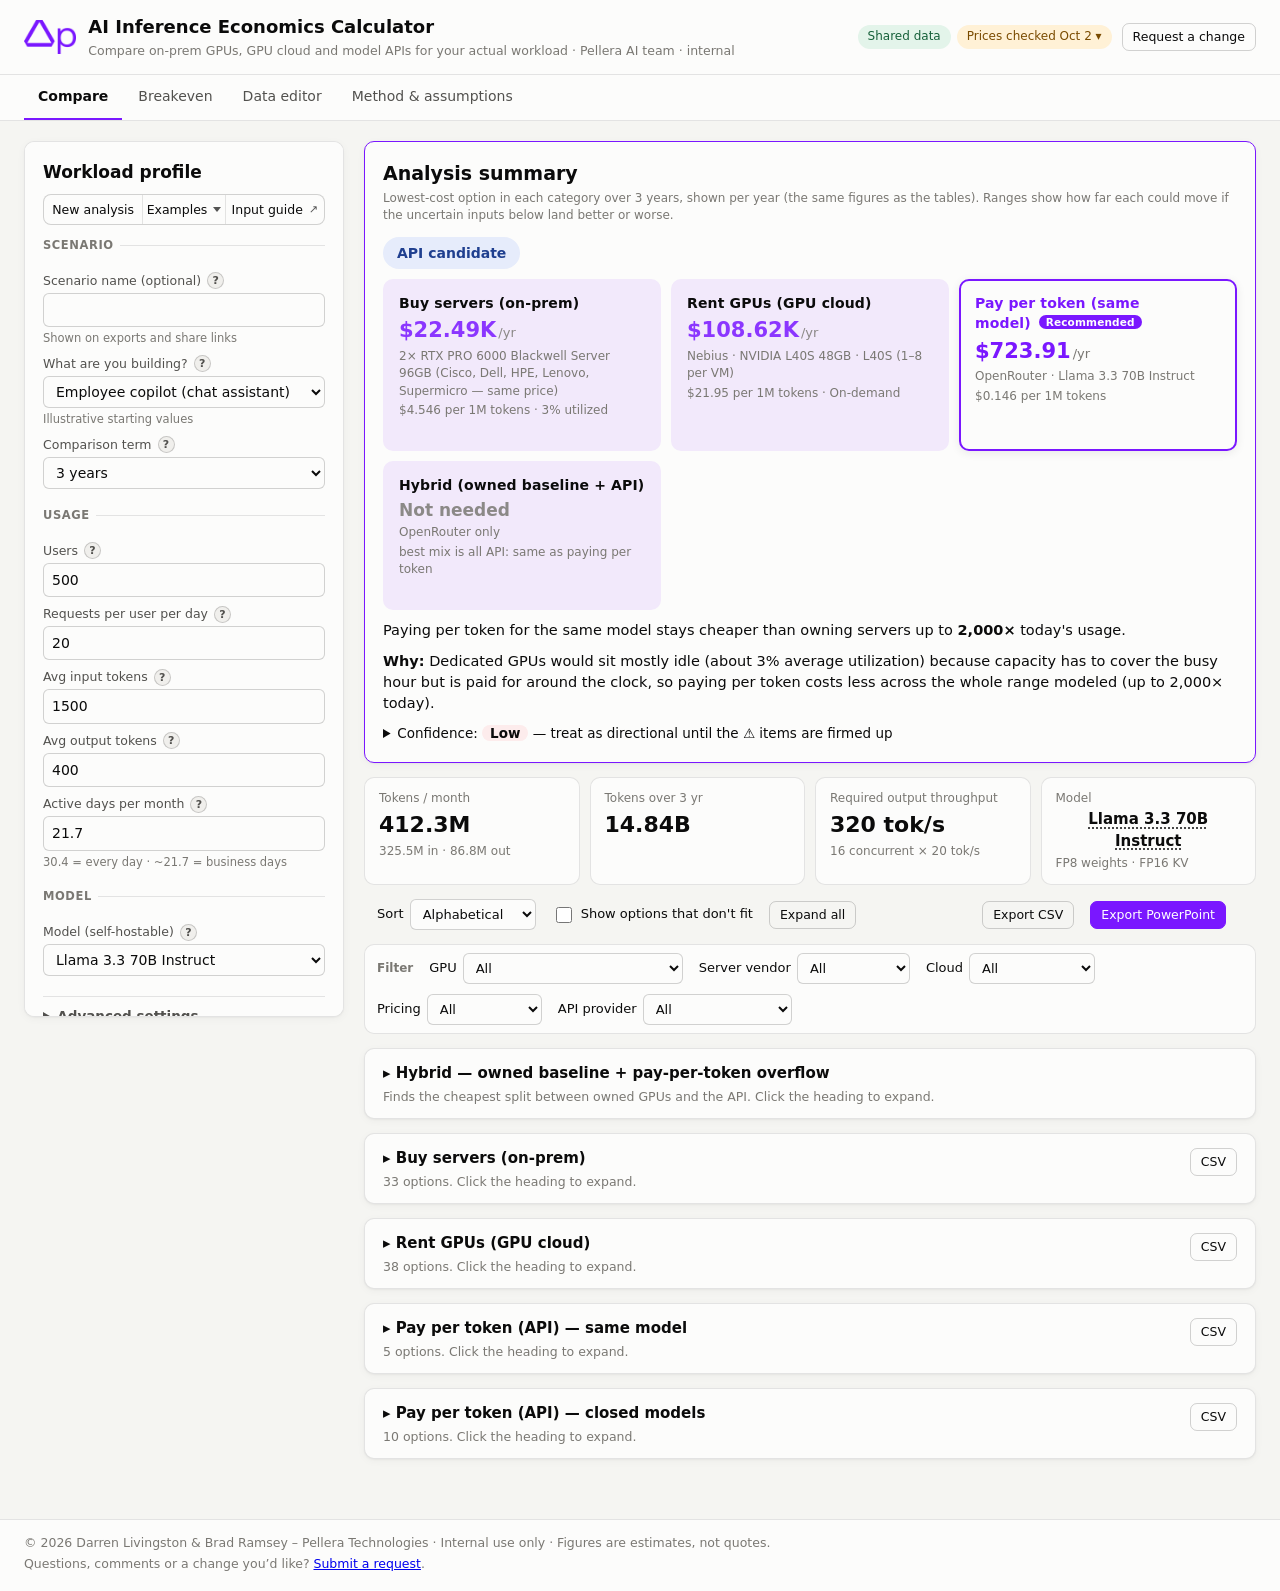
==== index.html @ b971bd43 "Breakeven chart: right-sized on-prem line, dashed hybrid line where it wins, background shaded by lo" ====
<!doctype html>
<html lang="en">
<head>
  <meta charset="utf-8">
  <meta name="viewport" content="width=device-width, initial-scale=1">
  <title>AI Inference Economics Calculator</title>
  <link rel="icon" href="assets/favicon.png">
  <link rel="stylesheet" href="css/styles.css?v=202610030155">
  <script data-goatcounter="https://pellera-token-calc.goatcounter.com/count" async src="https://gc.zgo.at/count.js"></script>
</head>
<body>
  <header class="topbar">
    <div class="brand">
      <img class="brand-logo" src="assets/pellera-logo-small.png" alt="Pellera">
      <div>
        <h1>AI Inference Economics Calculator</h1>
        <p class="tagline">Compare on-prem GPUs, GPU cloud and model APIs for your actual workload · Pellera AI team · internal</p>
      </div>
    </div>
    <div class="top-actions">
      <div id="data-status" class="data-status"></div>
      <a class="btn ghost small" id="open-request" href="https://forms.cloud.microsoft/r/XBxYVB3p4c" target="_blank" rel="noopener">Request a change</a>
    </div>
  </header>

  <nav class="tabs" role="tablist">
    <button role="tab" data-tab="compare" aria-selected="true">Compare</button>
    <button role="tab" data-tab="breakeven">Breakeven</button>
    <button role="tab" data-tab="data">Data editor</button>
    <button role="tab" data-tab="method">Method &amp; assumptions</button>
  </nav>

  <div id="banner" class="banner" hidden></div>
  <div id="resume-bar" class="banner resume" hidden></div>
  <dialog id="new-dialog"></dialog>

  <main>
    <section id="tab-compare" class="tab-panel">
      <div class="layout">
        <aside class="inputs card" id="inputs"></aside>
        <div class="results" id="results"></div>
      </div>
    </section>

    <section id="tab-breakeven" class="tab-panel" hidden>
      <div id="breakeven" class="card"></div>
    </section>

    <section id="tab-data" class="tab-panel" hidden>
      <div id="editor"></div>
    </section>

    <section id="tab-method" class="tab-panel" hidden>
      <article class="card prose" id="method">
        <h2>How the numbers are calculated</h2>
        <p class="callout warn"><strong>Throughput is the least certain number in this tool.</strong> Tokens/sec per replica depends on batch size, sequence lengths, inference engine and version (vLLM, TensorRT-LLM, SGLang…), quantization kernels, and tensor-parallel communication. Every on-prem and cloud row states whether it used a <em>measured benchmark</em> or the <em>theoretical bandwidth-based estimate</em>. Treat theoretical rows as an optimistic upper bound and replace them with measured benchmarks before quoting.</p>

        <h3>Workload</h3>
        <pre>req/day          = users × requests per user per day
peak concurrent  = manual input, or derived (default):
                   busy-hour req/s  = req/day × busy-hour share ÷ 3,600
                   seconds/request  = output tokens ÷ target tok/s + 1 s
                   mean             = busy-hour req/s × seconds/request          (Little's law)
                   peak             = ceil(mean + z × √mean)   z = 1.645 / 2.326 / 3.09 for p95 / p99 / p99.9
tokens in/month  = req/day × active days/month × avg input tokens
tokens out/month = req/day × active days/month × avg output tokens
tokens over term = (in + out) per month × 12 × years</pre>

        <h3>On-prem sizing (per model replica)</h3>
        <pre>weights (GB)          = params (B) × bytes/param        FP16 = 2 · FP8 = 1 · INT4 = 0.5
KV per request        = 2 × layers × KV heads × head dim × KV bytes × sequence length
                        (sliding-window layers are capped at the window; MLA models use the latent size)
sequence length       = typical: avg input + avg output   |   worst-case: max context
valid TP sizes        = 1, 2, 4, 8 — must divide attention heads and fit in one node
usable memory         = TP × GPU memory ÷ (1 + overhead %)
max concurrent/replica= floor((usable − weights) ÷ KV per request)
replicas (memory)     = ceil(peak concurrent ÷ max concurrent per replica)
required throughput   = peak concurrent × target output tok/s per request
replicas (throughput) = ceil(required throughput ÷ aggregate output tok/s per replica)
replicas              = ceil(max(memory, throughput[, speed]) × (1 + headroom %))
nodes                 = ceil(replicas ÷ floor(GPUs per node ÷ TP))    — a replica never spans nodes; +1 spare server if N+1
GPUs installed        = nodes × GPUs per node</pre>
        <p>Every valid TP size is evaluated; the layout needing the fewest nodes is used (ties go to the faster per-request layout). If any layout has a measured benchmark, only benchmarked layouts are considered. If the model does not fit in one node, 2- or 4-way pipeline parallelism across whole nodes is tried.</p>

        <h3>Throughput: benchmark first, theoretical estimate as fallback</h3>
        <p>A row in <code>benchmarks.json</code> is used when GPU, model, precision, TP and PP match exactly. Otherwise, unless you choose "benchmark only", the app uses a <strong>theoretical bandwidth-based (roofline) estimate</strong>, always labelled as such:</p>
        <pre>bandwidth   = TP × HBM TB/s × bandwidth efficiency %
compute     = TP × dense TFLOPS (FP8 if supported, else FP16) × compute efficiency %
step time(c)= max( [min(weights, active weights × c) + c × KV at avg position] ÷ bandwidth ,
                   c × (1 + input/output ratio) × 2 × active params ÷ compute )
per-request tok/s = 1 ÷ step time        aggregate tok/s = c ÷ step time
c*          = largest concurrency per replica that fits in memory AND meets the per-request speed target
replicas (speed) = ceil(peak concurrent ÷ c*)</pre>
        <p>Not modeled: TP all-reduce overhead, scheduler/batching inefficiency, speculative decoding, prefix caching, time-to-first-token targets.</p>

        <h3>On-prem cost over term</h3>
        <pre>server capex   = nodes × node price (all-in, or base + GPUs × GPU street price)
network/storage= % of server capex, or $ per node
support        = server capex × support %/yr × years
power          = nodes × node kW × load factor × PUE × 8,760 h × years × $/kWh
colo (optional)= nodes × node kW × $/kW-month × months
optional       = install, financing, software $/GPU/yr, ops FTE, residual value credit
monthly        = total ÷ months (straight-line)
$ per 1M tokens= total ÷ tokens over term × 1,000,000</pre>

        <h3>GPU cloud</h3>
        <pre>GPUs billed = same replicas/TP as on-prem, packed into the provider's instance size
reserved    = GPUs × reserved $/GPU-hr × 730 h/month (billed 24/7)
on-demand   = GPUs × on-demand $/GPU-hr × active hours/month</pre>

        <h3>API</h3>
        <pre>effective input $/M = (1 − cache hit %) × input + cache hit % × cached input
monthly             = (input tokens × effective input + output tokens × output) ÷ 1M
                      × (1 − batch share % × batch discount %)</pre>
        <p>Same-model rows (hosted open-weight providers) are directly comparable with self-hosting. Closed models are shown as a separate reference group; they are a different model, not a like-for-like quality comparison.</p>

        <h3>Utilization: why on-prem wins or loses</h3>
        <pre>average utilization = average output tok/s over the month ÷ output capacity of all installed replica slots
fully-utilized $/1M = $/1M × utilization</pre>
        <p>Self-hosted capacity is sized for the peak and paid for around the clock; API providers pool many customers, so their price follows volume. On-prem wins when utilization is high enough — which happens at higher volume (bursts shrink relative to the average) and with flatter traffic (24/7 or mixed batch workloads). Every on-prem and cloud row shows its average utilization, and the math panel shows the fully-utilized cost.</p>

        <h3>Hybrid: owned baseline + pay-per-token overflow</h3>
        <pre>hourly traffic = bell curve around midday whose busiest hour carries the busy-hour share (≤ 4.2% = flat 24/7)
mean concurrency in hour i: c_i = requests/day × share_i ÷ 3,600 × seconds per request
owned capacity K (concurrent requests) = installed throughput ÷ target tok/s per request
served on owned GPUs in hour i = E[min(X, K)], X ~ Poisson(c_i)      (normal approximation when c_i ≥ 30)
owned share of tokens = Σ served ÷ Σ c_i
hybrid monthly = owned servers (sized for K with the same headroom / N+1 as on-prem) + all-API monthly × (1 − owned share)
K is tried from 0% to 100% of peak in 5% steps; the cheapest mix is reported</pre>
        <p>The Analysis summary verdict names the lowest-cost architecture: <strong>Strong on-prem</strong> or <strong>Likely on-prem candidate</strong> (owning is cheapest; "likely" when the pessimistic end of its range is not), <strong>On-prem + API for bursts</strong> (owned servers sized below the full peak carry 97% or more of tokens; an API absorbs rare spikes), <strong>GPU cloud candidate</strong>, <strong>Hybrid candidate</strong>, <strong>Near breakeven</strong> (paying per token is cheapest but owning catches up within 3× today’s usage) or <strong>API candidate</strong>. The breakeven sentence separately says when owning crosses the same-model API. Confidence drops one level for each of: a theoretical throughput estimate, a placeholder server price, and default operating assumptions (power load, support, networking).</p>
        <p>The verdict reads "Hybrid candidate" when owning GPUs for part of the peak (more than 0% but less than 100%) and sending the rest to the API is at least 5% cheaper than all-API, all-owned and the cheapest GPU cloud option. Often the owned GPUs carry nearly all tokens and the API only absorbs rare bursts, which avoids buying servers for a peak that seldom happens. Owned GPUs use the same headroom and N+1 settings as on-prem, so 100% owned on the hybrid chart equals the on-prem option. It assumes requests can be routed to either owned GPUs or the API (e.g. through a gateway) and that the same model runs on both.</p>

        <h3>Breakeven</h3>
        <p>Users are scaled from 0.02× up to 2,000× your profile, keeping per-request shape fixed. With derived peak concurrency, the peak is recomputed at each volume, so bursts shrink relative to the average as usage grows; a manually entered peak scales linearly instead. For each volume the cheapest option in each category is plotted. On-prem and reserved cloud are step functions; API is linear. The crossover is the lowest volume above which on-prem stays cheaper for the rest of the range.</p>

        <h3>Data provenance</h3>
        <p>Every seeded number carries <code>source</code>, <code>as_of</code> and <code>status</code>:</p>
        <ul>
          <li><span class="badge st-estimate">estimate</span> from a public source on the <code>as_of</code> date; all seeded values are estimates.</li>
          <li><span class="badge st-placeholder">placeholder</span> low confidence; replace with a quote or measurement. Results that use placeholders show a ⚠ count.</li>
          <li><span class="badge st-override">override</span> edited in this browser via the Data editor.</li>
        </ul>
        <p>No option is favored by default: all feasible options are listed, alphabetically unless you sort by cost.</p>

        <h3>Maintainers</h3>
        <p>Built and maintained by Darren Livingston &amp; Brad Ramsey, Pellera Technologies. Use <strong>Request a change</strong> (top right) to ask for new models, pricing updates or fixes.</p>
      </article>
    </section>
  </main>

  <footer class="site-footer">
    <div><span id="copyright"></span> · Internal use only · Figures are estimates, not quotes.</div>
    <div>Questions, comments or a change you’d like? <a id="open-request-2" href="https://forms.cloud.microsoft/r/XBxYVB3p4c" target="_blank" rel="noopener">Submit a request</a>.</div>
  </footer>


  <input type="file" id="file-import" accept=".json,application/json" multiple hidden>

  <script src="js/config.js?v=202610030155"></script>
  <script src="js/util.js?v=202610030155"></script>
  <script src="js/data-store.js?v=202610030155"></script>
  <script src="js/exclusions.js?v=202610030155"></script>
  <script src="js/workload.js?v=202610030155"></script>
  <script src="js/engines/onprem.js?v=202610030155"></script>
  <script src="js/engines/cloud.js?v=202610030155"></script>
  <script src="js/engines/api.js?v=202610030155"></script>
  <script src="js/engines/hybrid.js?v=202610030155"></script>
  <script src="js/summary.js?v=202610030155"></script>
  <script src="js/breakeven.js?v=202610030155"></script>
  <script src="js/examples.js?v=202610030155"></script>
  <script src="js/ui/math.js?v=202610030155"></script>
  <script src="js/ui/inputs.js?v=202610030155"></script>
  <script src="js/ui/results.js?v=202610030155"></script>
  <script src="js/ui/chart.js?v=202610030155"></script>
  <script src="js/ui/field-help.js?v=202610030155"></script>
  <script src="js/ui/editor.js?v=202610030155"></script>
  <script src="js/ui/export.js?v=202610030155"></script>
  <script src="js/ui/request.js?v=202610030155"></script>
  <script src="js/main.js?v=202610030155"></script>
</body>
</html>
---- css/styles.css ----
:root {
  color-scheme: light;
  --bg: #f5f5f2;
  --surface: #fcfcfb;
  --surface-2: #f0efec;
  --border: rgba(11, 11, 11, 0.10);
  --border-strong: rgba(11, 11, 11, 0.18);
  --text: #0b0b0b;
  --text-2: #52514e;
  --muted: #7a7873;
  --accent: #7a17ff;
  --accent-soft: rgba(122, 23, 255, 0.08);
  --grid: #e1e0d9;
  --axis: #c3c2b7;
  --warn-bg: #fff6e0;
  --warn-border: #eab544;
  --warn-text: #6b4a00;
  --err-bg: #fdecec;
  --err-border: #d03b3b;
  --ph-bg: #fff1d6;
  --ph-text: #7a4b00;
  --ov-bg: #e6ecfb;
  --ov-text: #1f3f8f;
  --est-bg: #eceae4;
  --est-text: #52514e;
  --theory-bg: #f3e8fb;
  --theory-text: #5b2a86;
  --bench-bg: #e3f4ea;
  --bench-text: #16603a;
  --series-1: #2a78d6;
  --series-2: #eb6834;
  --series-3: #1baf7a;
  --series-4: #eda100;
  --series-5: #e87ba4;
  --radius: 10px;
  --shadow: 0 1px 2px rgba(0, 0, 0, 0.04), 0 2px 8px rgba(0, 0, 0, 0.04);
  --font: system-ui, -apple-system, "Segoe UI", Roboto, sans-serif;
  --mono: ui-monospace, "Cascadia Code", Consolas, monospace;
}
@media (prefers-color-scheme: dark) {
  :root:not([data-theme="light"]) {
    color-scheme: dark;
    --bg: #0d0d0d;
    --surface: #1a1a19;
    --surface-2: #232321;
    --border: rgba(255, 255, 255, 0.10);
    --border-strong: rgba(255, 255, 255, 0.20);
    --text: #ffffff;
    --text-2: #c3c2b7;
    --muted: #96948d;
    --accent: #a978ff;
    --accent-soft: rgba(169, 120, 255, 0.14);
    --grid: #2c2c2a;
    --axis: #45453f;
    --warn-bg: #2e2510;
    --warn-border: #a47a1c;
    --warn-text: #f3d48a;
    --err-bg: #341717;
    --err-border: #e66767;
    --ph-bg: #3a2c0e;
    --ph-text: #f5c96a;
    --ov-bg: #1b2747;
    --ov-text: #a9c0ff;
    --est-bg: #2c2c2a;
    --est-text: #c3c2b7;
    --theory-bg: #2f1f40;
    --theory-text: #d4b3f2;
    --bench-bg: #173222;
    --bench-text: #8fdcb0;
    --series-1: #3987e5;
    --series-2: #d95926;
    --series-3: #199e70;
    --series-4: #c98500;
    --series-5: #d55181;
  }
}

* { box-sizing: border-box; }
body {
  margin: 0;
  font-family: var(--font);
  font-size: 14px;
  line-height: 1.45;
  color: var(--text);
  background: var(--bg);
}
h1, h2, h3, h4 { margin: 0; font-weight: 600; }
h2 { font-size: 17px; }
h3 { font-size: 15px; }
h4 { font-size: 13px; margin: 18px 0 6px; color: var(--text-2); text-transform: uppercase; letter-spacing: .04em; }
code { font-family: var(--mono); font-size: .92em; background: var(--surface-2); padding: 1px 5px; border-radius: 4px; }
.muted { color: var(--muted); }
.small { font-size: 12px; }
.nowrap { white-space: nowrap; }
.strong { font-weight: 600; }

/* ---------- chrome */
.topbar {
  display: flex; align-items: center; justify-content: space-between; gap: 16px; flex-wrap: wrap;
  padding: 14px 24px; background: var(--surface); border-bottom: 1px solid var(--border);
}
.brand { display: flex; align-items: center; gap: 12px; }
.brand-mark { width: 34px; height: 34px; border-radius: 8px; display: grid; place-items: center; background: var(--accent); color: #fff; font-size: 18px; }
.brand h1 { font-size: 18px; }
.tagline { margin: 2px 0 0; color: var(--muted); font-size: 12.5px; }
.data-status { display: flex; gap: 6px; flex-wrap: wrap; }
.pill { font-size: 12px; padding: 3px 10px; border-radius: 999px; background: var(--bench-bg); color: var(--bench-text); }
.pill.warn { background: var(--ph-bg); color: var(--ph-text); }
.pill.override { background: var(--ov-bg); color: var(--ov-text); }

.tabs { display: flex; gap: 2px; padding: 0 24px; background: var(--surface); border-bottom: 1px solid var(--border); overflow-x: auto; }
.tabs button {
  appearance: none; border: 0; background: none; font: inherit; color: var(--text-2);
  padding: 11px 14px; cursor: pointer; border-bottom: 2px solid transparent; white-space: nowrap;
}
.tabs button[aria-selected="true"] { color: var(--text); border-bottom-color: var(--accent); font-weight: 600; }
.tabs button:hover { color: var(--text); }

main { padding: 20px 24px 60px; max-width: 1600px; margin: 0 auto; }
.card { background: var(--surface); border: 1px solid var(--border); border-radius: var(--radius); box-shadow: var(--shadow); padding: 18px; }

.banner { display: flex; gap: 16px; align-items: center; justify-content: space-between; flex-wrap: wrap; margin: 16px 24px 0; padding: 12px 16px; border-radius: var(--radius); background: var(--warn-bg); border: 1px solid var(--warn-border); color: var(--warn-text); }
.banner.error { background: var(--err-bg); border-color: var(--err-border); color: var(--text); }

/* ---------- buttons & form controls */
.btn {
  appearance: none; font: inherit; font-weight: 500; cursor: pointer; border-radius: 7px;
  padding: 7px 14px; border: 1px solid var(--accent); background: var(--accent); color: #fff;
}
.btn.ghost { background: transparent; color: var(--text); border-color: var(--border-strong); }
.btn.ghost:hover { background: var(--surface-2); }
.btn.small { padding: 4px 10px; font-size: 12.5px; }
.btn.danger { color: var(--err-border); }
.btn:disabled { opacity: .45; cursor: default; }
.btn-row { display: flex; gap: 8px; flex-wrap: wrap; align-items: center; }
input, select, textarea {
  font: inherit; color: var(--text); background: var(--surface); border: 1px solid var(--border-strong);
  border-radius: 6px; padding: 6px 8px; min-width: 0;
}
input:focus, select:focus, textarea:focus, button:focus-visible, tr.row:focus-visible { outline: 2px solid var(--accent); outline-offset: 1px; }
input[type="checkbox"] { width: 16px; height: 16px; accent-color: var(--accent); }

/* ---------- compare layout */
.layout { display: grid; grid-template-columns: 320px minmax(0, 1fr); gap: 20px; align-items: start; }
.inputs { position: sticky; top: 12px; max-height: calc(100vh - 24px); overflow: auto; }
.inputs-head { margin-bottom: 6px; }
.inputs fieldset { border: 0; border-top: 1px solid var(--border); margin: 10px 0 0; padding: 10px 0 0; }
.inputs legend { font-size: 11.5px; font-weight: 600; text-transform: uppercase; letter-spacing: .05em; color: var(--muted); padding: 0 6px 0 0; }
.field { display: flex; flex-direction: column; gap: 3px; margin: 8px 0; }
.field > span { font-size: 12.5px; color: var(--text-2); }
.field small { color: var(--muted); font-size: 11.5px; }
.field.check { flex-direction: row; align-items: center; gap: 8px; }
.inputs .btn-row { margin-top: 14px; }

.results { display: flex; flex-direction: column; gap: 14px; min-width: 0; }
.summary { display: grid; grid-template-columns: repeat(auto-fit, minmax(170px, 1fr)); gap: 10px; }
.stat { background: var(--surface); border: 1px solid var(--border); border-radius: var(--radius); padding: 12px 14px; display: flex; flex-direction: column; gap: 2px; }
.stat .label { font-size: 12px; color: var(--muted); }
.stat .value { font-size: 22px; font-weight: 600; }
.stat .value.sm { font-size: 15px; }

.callout { margin: 0; padding: 10px 14px; border-radius: 8px; background: var(--surface-2); border-left: 3px solid var(--axis); color: var(--text-2); }
.callout.warn { background: var(--warn-bg); border-left-color: var(--warn-border); color: var(--warn-text); }
.toolbar { display: flex; gap: 16px; align-items: center; flex-wrap: wrap; font-size: 13px; }
.toolbar label { display: flex; gap: 6px; align-items: center; }
.toolbar:not(.filter-bar) { padding-inline: 13px; } /* line labels up with the text inside the cards above and below */

.result-block { padding: 14px 0 4px; }
.block-head { display: flex; justify-content: space-between; align-items: flex-start; gap: 12px; padding: 0 18px 10px; flex-wrap: wrap; }
.block-head p { margin: 3px 0 0; font-size: 12.5px; }
.table-wrap { overflow-x: auto; }
.results-table { width: 100%; border-collapse: collapse; font-variant-numeric: tabular-nums; }
.results-table > thead > tr > th { text-align: left; font-size: 11.5px; font-weight: 600; color: var(--muted); text-transform: uppercase; letter-spacing: .04em; padding: 6px 10px; border-bottom: 1px solid var(--border); white-space: nowrap; }
.results-table > tbody > tr > td { padding: 9px 10px; border-bottom: 1px solid var(--border); vertical-align: top; }
.results-table > thead > tr > th.num, .results-table > tbody > tr > td.num { text-align: right; }
.results-table tr.row { cursor: pointer; }
.results-table tr.row:hover { background: var(--surface-2); }
.results-table tr.row.open { background: var(--accent-soft); }
.results-table tr.infeasible td { color: var(--muted); }
.results-table td.chev { width: 22px; color: var(--muted); padding-left: 14px; }
.results-table td.badges { white-space: nowrap; text-align: right; padding-right: 14px; }
.results-table tr.detail > td { background: var(--surface-2); padding: 4px 16px 16px; }
.results-table.compact > tbody > tr > td, .results-table.compact > thead > tr > th { padding: 5px 8px; font-size: 12.5px; }
.empty { padding: 4px 18px 14px; color: var(--muted); }

.badge { display: inline-block; font-size: 11px; line-height: 1.5; padding: 0 7px; border-radius: 999px; margin-left: 4px; white-space: nowrap; font-weight: 500; }
.st-estimate { background: var(--est-bg); color: var(--est-text); }
.st-placeholder { background: var(--ph-bg); color: var(--ph-text); }
.st-override { background: var(--ov-bg); color: var(--ov-text); }
.st-input { background: var(--surface); color: var(--muted); border: 1px solid var(--border); }
.basis-theory { background: var(--theory-bg); color: var(--theory-text); margin-left: 0; }
.basis-bench { background: var(--bench-bg); color: var(--bench-text); margin-left: 0; }
.badge.flag { background: var(--err-bg); color: var(--text); }

/* ---------- math panel */
.math-panel { font-size: 13px; }
.math-panel .callout { margin: 10px 0; }
.flags { margin: 10px 0; padding: 10px 14px 10px 30px; background: var(--err-bg); border-radius: 8px; }
.flags li { margin: 2px 0; }
table.math, table.prov, table.cands { width: 100%; border-collapse: collapse; background: var(--surface); border: 1px solid var(--border); border-radius: 8px; overflow: hidden; font-variant-numeric: tabular-nums; }
table.math th, table.math td, table.prov th, table.prov td, table.cands th, table.cands td { padding: 6px 10px; border-bottom: 1px solid var(--border); text-align: left; vertical-align: top; }
table.math th { width: 26%; font-weight: 500; color: var(--text-2); }
table.math td.formula { font-family: var(--mono); font-size: 12px; color: var(--text-2); }
table.math td.val, table.prov td.val { text-align: right; white-space: nowrap; font-weight: 600; }
table.math .note { font-family: var(--font); font-size: 11.5px; color: var(--muted); margin-top: 3px; }
table.math tr.theory th { color: var(--theory-text); }
table.prov th, table.cands th { font-size: 11px; color: var(--muted); text-transform: uppercase; font-weight: 600; }
table.prov td.src { color: var(--text-2); font-size: 12px; }
table.cands tr.chosen td { font-weight: 600; background: var(--accent-soft); }

/* ---------- breakeven */
.legend { display: flex; flex-wrap: wrap; gap: 6px 18px; margin: 4px 0 8px; font-size: 13px; }
.legend-item { display: flex; align-items: center; gap: 6px; cursor: pointer; }
.legend-item.disabled { opacity: .5; cursor: default; }
.swatch { width: 12px; height: 3px; border-radius: 2px; display: inline-block; flex: none; }
.chart-wrap { position: relative; }
.be-chart { width: 100%; height: auto; display: block; }
.be-chart .grid { stroke: var(--grid); stroke-width: 1; }
.be-chart .axis { stroke: var(--axis); stroke-width: 1; }
.be-chart .tick { fill: var(--muted); font-size: 11px; font-variant-numeric: tabular-nums; }
.be-chart .axis-label { fill: var(--text-2); font-size: 12px; }
.be-chart .current { stroke: var(--text-2); stroke-dasharray: 4 4; stroke-width: 1; }
.be-chart .current-label { fill: var(--text-2); font-size: 11px; }
.be-chart .xhair { stroke: var(--axis); stroke-width: 1; }
.tooltip { position: absolute; pointer-events: none; background: var(--surface); border: 1px solid var(--border-strong); border-radius: 8px; box-shadow: var(--shadow); padding: 8px 10px; font-size: 12px; min-width: 240px; max-width: 320px; }
.tip-head { font-weight: 600; margin-bottom: 4px; }
.tip-row { display: flex; align-items: center; gap: 6px; }
.tip-label { flex: 1; color: var(--text-2); }
.tip-val { font-weight: 600; font-variant-numeric: tabular-nums; }
.tip-sub { color: var(--muted); font-size: 11px; margin: 0 0 3px 18px; }
.crossovers { list-style: none; padding: 0; margin: 8px 0 12px; }
.crossovers li { padding: 4px 0; }
.crossovers li .swatch { vertical-align: middle; margin-right: 8px; }
#breakeven h3 { margin-top: 14px; }

/* ---------- editor */
.editor { display: flex; flex-direction: column; gap: 10px; }
.ed-top { display: flex; justify-content: space-between; gap: 12px; flex-wrap: wrap; align-items: center; }
.seg { display: flex; border: 1px solid var(--border-strong); border-radius: 8px; overflow: hidden; flex-wrap: wrap; }
.seg button { appearance: none; border: 0; background: none; font: inherit; padding: 6px 14px; cursor: pointer; color: var(--text-2); border-right: 1px solid var(--border); }
.seg button:last-child { border-right: 0; }
.seg button.on { background: var(--accent); color: #fff; }
.dot { display: inline-block; width: 7px; height: 7px; border-radius: 50%; background: var(--series-2); margin-left: 3px; vertical-align: middle; }
.readme { margin: 0; padding: 8px 12px; background: var(--surface-2); border-radius: 6px; color: var(--text-2); font-size: 12.5px; }
.ed-body { display: grid; grid-template-columns: 280px minmax(0, 1fr); gap: 16px; align-items: start; }
.ed-list { display: flex; flex-direction: column; gap: 8px; position: sticky; top: 12px; }
.ed-list ul { list-style: none; margin: 0; padding: 0; max-height: 60vh; overflow: auto; border: 1px solid var(--border); border-radius: 8px; }
.ed-list li { padding: 7px 10px; cursor: pointer; border-bottom: 1px solid var(--border); display: flex; flex-direction: column; }
.ed-list li small { color: var(--muted); font-size: 11.5px; pointer-events: none; }
.ed-list li span { pointer-events: none; }
.ed-list li:hover { background: var(--surface-2); }
.ed-list li.on { background: var(--accent-soft); font-weight: 600; }
.ed-form { display: flex; flex-direction: column; gap: 4px; min-width: 0; }
.ed-form fieldset { border: 1px solid var(--border); border-radius: 8px; padding: 8px 12px 10px; margin: 6px 0; }
.ed-form legend { font-size: 12px; font-weight: 600; color: var(--text-2); padding: 0 4px; }
.frow, .vrow { display: grid; align-items: center; gap: 6px; padding: 3px 0; }
.frow { grid-template-columns: 200px minmax(0, 1fr) auto; }
.frow > label, .vlabel { font-size: 12.5px; color: var(--text-2); }
.vrow { grid-template-columns: 200px 110px 120px minmax(120px, 1fr) 105px auto; }
.st-sel.st-placeholder { background: var(--ph-bg); color: var(--ph-text); }
.st-sel.st-override { background: var(--ov-bg); color: var(--ov-text); }
.arr-item { border-top: 1px dashed var(--border-strong); padding: 6px 0; }
.arr-item:first-of-type { border-top: 0; }
.arr-head { display: flex; justify-content: space-between; align-items: center; }
textarea.raw { width: 100%; min-height: 60vh; font-family: var(--mono); font-size: 12px; }

/* ---------- method */
.prose { max-width: 960px; }
.prose h2 { margin-bottom: 10px; }
.prose h3 { margin: 22px 0 6px; }
.prose pre { background: var(--surface-2); border-radius: 8px; padding: 12px 14px; overflow-x: auto; font-family: var(--mono); font-size: 12.5px; line-height: 1.55; }
.prose li { margin: 4px 0; }

/* ---------- responsive */
@media (max-width: 1000px) {
  .layout { grid-template-columns: 1fr; }
  .inputs { position: static; max-height: none; }
  .ed-body { grid-template-columns: 1fr; }
  .ed-list { position: static; }
  .vrow { grid-template-columns: 1fr 1fr; }
  .frow { grid-template-columns: 1fr 1fr; }
}
@media (max-width: 600px) {
  main { padding: 16px; }
  .topbar, .tabs { padding-left: 16px; padding-right: 16px; }
  .banner { margin: 12px 16px 0; }
  .vrow, .frow { grid-template-columns: 1fr; }
}
@media print {
  .tabs, .inputs, .toolbar, .btn { display: none !important; }
  .layout { grid-template-columns: 1fr; }
}

[hidden] { display: none !important; }

/* ---------- branding, credits, tooltips, request dialog */
.brand-logo { height: 34px; width: auto; display: block; }
.top-actions { display: flex; align-items: center; gap: 10px; flex-wrap: wrap; }
.btn:not(.ghost) { color: #fff; }
.site-footer { border-top: 1px solid var(--border); background: var(--surface); color: var(--muted); font-size: 12.5px; padding: 14px 24px 18px; display: flex; flex-direction: column; gap: 3px; }
.linkish { appearance: none; background: none; border: 0; padding: 0; font: inherit; color: var(--accent); cursor: pointer; text-decoration: underline; }

.inputs-head { display: flex; flex-direction: column; gap: 3px; }
.guide-link { font-size: 12.5px; color: var(--accent); text-decoration: none; }
.guide-link:hover { text-decoration: underline; }
.field-label { display: flex; align-items: center; gap: 6px; }
.field-label label, .field.check label { font-size: 12.5px; color: var(--text-2); }
.field.check label { color: var(--text); font-size: 13.5px; }
.tip-btn {
  appearance: none; flex: none; width: 17px; height: 17px; border-radius: 50%; padding: 0;
  border: 1px solid var(--border-strong); background: var(--surface-2); color: var(--text-2);
  font: 600 11px/1 var(--font); cursor: help; display: inline-grid; place-items: center;
}
.tip-btn:hover, .tip-btn[aria-describedby] { border-color: var(--accent); color: var(--accent); }
.field-tip {
  position: fixed; z-index: 50; background: var(--surface); color: var(--text); border: 1px solid var(--border-strong);
  border-radius: 10px; box-shadow: 0 8px 28px rgba(0,0,0,.16); padding: 10px 12px; font-size: 12.5px; line-height: 1.5;
}
.field-tip p { margin: 4px 0 8px; color: var(--text-2); }
.field-tip a { color: var(--accent); font-weight: 500; }

.block-actions { display: flex; align-items: center; gap: 10px; }
.toolbar-spacer { flex: 1; }
.export-status { min-width: 1px; }

@media (max-width: 600px) { .site-footer { padding: 14px 16px; } }
@media print { .site-footer { display: none; } }

/* ---------- breakeven explainer */
.be-help { margin: 4px 0 12px; border: 1px solid var(--border); border-radius: 10px; background: var(--surface-2); padding: 10px 14px; }
.be-help summary, .be-more summary { cursor: pointer; font-weight: 600; }
.be-help-grid { display: grid; grid-template-columns: 1fr 1fr; gap: 8px 24px; margin-top: 6px; }
.be-help h4 { margin: 8px 0 4px; }
.be-help ul { margin: 0; padding-left: 18px; }
.be-help li { margin: 4px 0; font-size: 13px; color: var(--text-2); }
.be-help li strong { color: var(--text); }
.be-headline { margin: 0 0 10px; padding: 12px 14px; border-left: 3px solid var(--accent); background: var(--accent-soft); border-radius: 0 8px 8px 0; font-size: 14.5px; }
.be-chart .be-mark-label { fill: var(--text); font-size: 12px; font-weight: 600; paint-order: stroke; stroke: var(--surface); stroke-width: 4px; }
.be-chart .current-label { font-weight: 600; }
.be-more { margin-top: 14px; }
.be-chart .gap { stroke: var(--text); stroke-width: 2; stroke-dasharray: 3 3; }
.be-chart .gap-label { fill: var(--text); font-size: 13px; font-weight: 700; paint-order: stroke; stroke: var(--surface); stroke-width: 4px; }
.be-controls { display: flex; gap: 14px; align-items: center; flex-wrap: wrap; }
.seg.small button { padding: 4px 11px; font-size: 12.5px; }
.be-more p { font-size: 13px; color: var(--text-2); }
.crossovers li { display: flex; gap: 8px; align-items: baseline; }
.crossovers li .swatch { flex: none; transform: translateY(-3px); }
@media (max-width: 800px) { .be-help-grid { grid-template-columns: 1fr; } }

/* ---------- override details popover */
.ovr-wrap { position: relative; }
button.pill { border: 0; font: inherit; font-size: 12px; cursor: pointer; }
.ovr-pop {
  position: absolute; right: 0; top: calc(100% + 6px); z-index: 60; width: min(440px, calc(100vw - 32px)); max-height: 70vh; overflow: auto;
  background: var(--surface); color: var(--text); border: 1px solid var(--border-strong); border-radius: 10px; box-shadow: 0 10px 32px rgba(0,0,0,.18); padding: 12px 14px; font-size: 13px;
}
.ovr-head { display: flex; flex-direction: column; gap: 2px; margin-bottom: 8px; }
.ovr-ds { border-top: 1px solid var(--border); padding: 8px 0; }
.ovr-ds-head { display: flex; align-items: center; gap: 8px; }
.ovr-ds-head .btn { margin-left: auto; }
.linkish.strong { font-weight: 600; }
.ovr-list { margin: 6px 0 0; padding-left: 16px; }
.ovr-list > li { margin: 4px 0; }
.ovr-list ul { margin: 2px 0 0; padding-left: 14px; color: var(--text-2); font-size: 12.5px; }
.ovr-list .linkish.field { font-size: 12.5px; }
.ovr-kind { font-size: 11px; padding: 0 6px; border-radius: 999px; }
.ovr-kind.add { background: var(--bench-bg); color: var(--bench-text); }
.ovr-kind.del { background: var(--err-bg); color: var(--text); }
.flash { animation: flash 2.2s ease-out; border-radius: 6px; }
@keyframes flash { 0%, 40% { background: var(--accent-soft); box-shadow: 0 0 0 2px var(--accent); } 100% { background: transparent; box-shadow: none; } }
.ovr-list ul li { display: flex; flex-wrap: wrap; align-items: baseline; gap: 0 4px; }
.be-chart .be-mark-num { fill: var(--text); font-size: 12px; font-weight: 700; }
.be-num { display: inline-grid; place-items: center; width: 20px; height: 20px; border-radius: 50%; border: 2px solid; font-size: 11.5px; font-weight: 700; margin-right: 2px; }
.ovr-head-row { display: flex; align-items: center; justify-content: space-between; gap: 10px; }
.btn.danger-solid { background: var(--err-border); border-color: var(--err-border); color: #fff; }

/* ---------- result filters */
.filter-bar { padding: 8px 12px; background: var(--surface); border: 1px solid var(--border); border-radius: var(--radius); gap: 10px 16px; }
.filter-bar select { max-width: 220px; }
.badge.filtered { background: var(--accent-soft); color: var(--accent); }

.bench-help ol { margin: 6px 0; padding-left: 20px; }
.bench-help li { margin: 2px 0; }

/* ---------- executive summary */
.card.exec { display: flex; flex-direction: column; gap: 10px; border-color: var(--accent); }
.exec-head { display: flex; justify-content: space-between; align-items: flex-start; gap: 12px; flex-wrap: wrap; }
.exec-head h2 { font-size: 19px; }
.exec-head p { margin: 3px 0 0; }
.exec-scn { font-weight: 500; color: var(--muted); font-size: 15px; margin-left: 6px; }
.verdict { font-weight: 700; font-size: 14px; padding: 6px 14px; border-radius: 999px; white-space: nowrap; }
.v-good { background: var(--bench-bg); color: var(--bench-text); }
.v-mid { background: var(--ph-bg); color: var(--ph-text); }
.v-cool { background: var(--ov-bg); color: var(--ov-text); }
.v-neutral { background: var(--surface-2); color: var(--text-2); }
.exec-tiles { display: grid; grid-template-columns: repeat(auto-fit, minmax(220px, 1fr)); gap: 10px; }
.exec-tile { background: var(--accent-soft); border-radius: 10px; padding: 12px 14px; display: flex; flex-direction: column; gap: 2px; }
.exec-tile .label { font-size: 12.5px; color: var(--text-2); }
.exec-tile .value { font-size: 21px; font-weight: 700; color: var(--accent); }
.exec-tile .value small { font-size: 13px; font-weight: 500; color: var(--muted); margin-left: 2px; }
.exec-be, .exec-why { margin: 0; font-size: 14.5px; }
.exec-conf summary { cursor: pointer; font-size: 13.5px; }
.exec-conf ul { margin: 8px 0 4px; padding-left: 18px; font-size: 13px; }
.exec-conf li { margin: 3px 0; }
.conf { font-weight: 700; padding: 0 8px; border-radius: 999px; }
.conf-high { background: var(--bench-bg); color: var(--bench-text); }
.conf-medium { background: var(--ph-bg); color: var(--ph-text); }
.conf-low { background: var(--err-bg); color: var(--text); }
.badge.basis-lab { background: var(--accent); color: #fff; margin-left: 0; }
.adv-settings { margin-top: 12px; border-top: 1px solid var(--border); padding-top: 10px; }
.adv-settings > summary { cursor: pointer; font-weight: 600; font-size: 13.5px; color: var(--text-2); }
.inputs input[type="text"] { width: 100%; }
.share-msg { margin: 6px 0 0; }
.btn.copied { border-color: var(--accent); color: var(--accent); background: var(--accent-soft); }
.share-url { display: block; width: 100%; margin-top: 6px; font-size: 12px; }

.sect-toggle { appearance: none; background: none; border: 0; padding: 0; font: inherit; font-weight: 600; color: var(--text); cursor: pointer; text-align: left; }
.sect-toggle:hover { color: var(--accent); }
.result-block.collapsed { padding-bottom: 0; }
.result-block.collapsed .block-head { padding-bottom: 12px; }

.conf-note { margin: 6px 0; font-size: 13px; color: var(--text-2); }

/* ---------- hybrid */
.exec-tile { border: 2px solid transparent; }
.exec-tile.tile-win { border-color: var(--accent); background: var(--surface); box-shadow: 0 2px 10px rgba(0,0,0,.08); }
.exec-tile:not(.tile-win) .value { opacity: .85; }
.win-tag { margin-left: 8px; padding: 1px 7px; border-radius: 999px; background: var(--accent); color: #fff; font-size: 10.5px; font-weight: 600; vertical-align: 1px; }
.exec-tile .value.muted { color: var(--muted); font-size: 17px; }
.hy-wrap { padding: 0 18px 16px; }
.hy-verdict { margin: 0 0 8px; font-size: 14.5px; }
.hy-chart { width: 100%; height: auto; display: block; margin: 6px 0 10px; }
.hy-chart .grid { stroke: var(--grid); }
.hy-chart .tick { fill: var(--muted); font-size: 11px; }
.hy-chart .axis-label { fill: var(--text-2); font-size: 12px; }
.hy-chart .ref { stroke: var(--axis); stroke-width: 1.5; stroke-dasharray: 2 4; stroke-linecap: round; }
.hy-chart .ref-label { fill: var(--muted); font-size: 11.5px; }
.hy-chart .hy-best { fill: var(--text); font-size: 12.5px; font-weight: 700; paint-order: stroke; stroke: var(--surface); stroke-width: 4px; }
.hy-row-best td { background: var(--accent-soft); font-weight: 600; }
.hy-how { margin-top: 10px; }
.hy-how summary { cursor: pointer; font-size: 13px; color: var(--text-2); }

.prov-list { display: grid; grid-template-columns: 1fr 1fr; gap: 4px 10px; font-size: 13px; }
.prov-list label.check { display: flex; align-items: center; gap: 6px; }

.frow > label, .vlabel, .ed-form legend { display: flex; align-items: center; gap: 6px; }

/* ---------- new analysis */
.inputs-title { display: flex; align-items: center; justify-content: space-between; gap: 8px; }
.banner.resume { background: var(--accent-soft); border-color: var(--accent); color: var(--text); }
.banner.resume .btn-row { display: flex; gap: 8px; }
dialog#new-dialog { border: 1px solid var(--border-strong); border-radius: 12px; padding: 0; width: min(500px, calc(100vw - 32px)); background: var(--surface); color: var(--text); box-shadow: 0 20px 60px rgba(0,0,0,.25); }
dialog#new-dialog::backdrop { background: rgba(0,0,0,.35); }
.new-form { padding: 20px 22px; display: flex; flex-direction: column; gap: 10px; }
.new-form h3 { margin: 0; }
.new-form p { margin: 0; }
.new-form .btn-row { display: flex; justify-content: flex-end; gap: 8px; margin-top: 6px; }

/* ---------- multi-select + exclusions */
.ed-list li { flex-direction: row; align-items: flex-start; gap: 8px; }
.ed-list li > div { display: flex; flex-direction: column; pointer-events: none; min-width: 0; }
.ed-list li .pick { margin-top: 3px; flex: none; cursor: pointer; }
.ed-list li.excluded > div { opacity: .55; }
.ed-list li.excluded span { text-decoration: line-through; }
.pick-all { font-size: 12.5px; color: var(--muted); }
.bulk-bar { display: flex; flex-direction: column; gap: 6px; padding: 8px 10px; border: 1px solid var(--accent); border-radius: 8px; background: var(--accent-soft); }
.row-acts { white-space: nowrap; }
.row-act { border: 1px solid transparent; background: none; color: var(--muted); cursor: pointer; font-size: 12px; padding: 2px 6px; border-radius: 6px; }
.row-act:hover { border-color: var(--border-strong); color: var(--text); background: var(--surface); }
.row-act.x:hover { color: var(--err-border); }
.edit-link { background: none; border: 0; padding: 0; color: inherit; font: inherit; cursor: pointer; text-decoration: underline dotted; text-underline-offset: 3px; }
.edit-link:hover { color: var(--accent); }
.excl-bar { display: flex; flex-wrap: wrap; gap: 6px 8px; align-items: center; margin: 0 0 12px; padding: 8px 12px; border: 1px dashed var(--border-strong); border-radius: var(--radius); font-size: 13px; }
.excl-chip { display: inline-flex; align-items: center; gap: 4px; padding: 2px 4px 2px 9px; border-radius: 999px; background: var(--surface-2); border: 1px solid var(--border); font-size: 12px; }
.excl-chip button { border: 0; background: none; cursor: pointer; color: var(--muted); padding: 0 4px; font-size: 13px; }
.excl-chip button:hover { color: var(--accent); }
.hy-legend { display: flex; flex-wrap: wrap; gap: 6px 18px; font-size: 12.5px; color: var(--muted); margin: 4px 0 2px; }
.hy-legend i { display: inline-block; width: 22px; height: 0; border-top: 2.5px solid; vertical-align: middle; margin-right: 6px; }
a.btn { text-decoration: none; display: inline-flex; align-items: center; }

/* ---------- worked examples */
.head-links { display: flex; flex-wrap: wrap; gap: 8px; align-items: center; margin-top: 6px; }
.head-links .btn.small { font-weight: 500; }
.inputs-head { position: relative; }
.ex-wrap { position: static; }
.linkish.guide-link { background: none; border: 0; padding: 0; cursor: pointer; font: inherit; font-size: 12.5px; }
.ex-menu { position: absolute; z-index: 30; top: 100%; left: 0; right: 0; max-width: 380px; margin-top: 4px; background: var(--surface); border: 1px solid var(--border-strong); border-radius: 10px; box-shadow: 0 12px 32px rgba(0,0,0,.18); padding: 8px; display: flex; flex-direction: column; gap: 2px; }
.ex-menu p { margin: 2px 6px 6px; }
.ex-item { display: flex; flex-direction: column; gap: 1px; text-align: left; background: none; border: 0; border-radius: 8px; padding: 7px 8px; cursor: pointer; color: var(--text); font: inherit; }
.ex-item strong { font-size: 13px; }
.ex-item span { font-size: 12px; color: var(--muted); }
.ex-item:hover, .ex-item:focus-visible { background: var(--accent-soft); outline: none; }
.ex-note { display: flex; gap: 12px; align-items: flex-start; justify-content: space-between; margin: 0 0 12px; padding: 10px 14px; border-radius: var(--radius); background: var(--accent-soft); border: 1px solid var(--accent); font-size: 14px; }
.ex-note > div { min-width: 0; }
.ex-try { display: block; margin-top: 4px; color: var(--text-2); }
.ex-close { border: 0; background: none; font-size: 18px; line-height: 1; cursor: pointer; color: var(--muted); padding: 0 2px; }
.ex-close:hover { color: var(--text); }

.share-msg { position: relative; padding-right: 22px; }
.share-x { position: absolute; top: -2px; right: 0; border: 0; background: none; font-size: 16px; line-height: 1; cursor: pointer; color: var(--muted); padding: 2px 4px; }
.share-x:hover { color: var(--text); }

/* ---------- workload header: one quiet segmented toolbar */
.inputs-head { gap: 10px; margin-bottom: 12px; }
.inputs-head h2 { margin: 0; }
.seg-bar { display: flex; border: 1px solid var(--border-strong); border-radius: 8px; overflow: visible; background: var(--surface); }
.seg-bar > .ex-wrap { display: flex; flex: 1; min-width: 0; }
.seg-btn { flex: 1; min-width: 0; display: inline-flex; align-items: center; justify-content: center; gap: 6px; padding: 7px 8px; background: none; border: 0; border-left: 1px solid var(--border); font: 500 12.5px/1.2 var(--font, inherit); color: var(--text); text-decoration: none; cursor: pointer; white-space: nowrap; }
.seg-bar > :first-child.seg-btn, .seg-bar > :first-child .seg-btn { border-left: 0; border-radius: 7px 0 0 7px; }
.seg-bar > :last-child.seg-btn { border-radius: 0 7px 7px 0; }
.seg-btn:hover, .seg-btn[aria-expanded="true"] { background: var(--accent-soft); color: var(--accent); }
.seg-btn:focus-visible { outline: 2px solid var(--accent); outline-offset: -2px; }
.seg-caret { width: 0; height: 0; border-left: 4px solid transparent; border-right: 4px solid transparent; border-top: 5px solid currentColor; opacity: .7; }
.seg-ext { font-size: 11px; opacity: .7; }

/* long option text (e.g. Kimi K3) must not widen the inputs panel */
.inputs fieldset { min-width: 0; }
.inputs select { max-width: 100%; }
.inputs { overflow-x: hidden; }

/* summary tiles jump to the row and cost math behind their number */
.exec-tile.jumpable { cursor: pointer; transition: border-color .15s, box-shadow .15s; }
.exec-tile.jumpable:hover, .exec-tile.jumpable:focus-visible { border-color: var(--accent); box-shadow: 0 0 0 2px var(--accent-soft); outline: none; }
.exec-tile.jumpable::after { content: 'Show the math ↓'; font-size: 11px; color: var(--accent); opacity: 0; transition: opacity .15s; }
.exec-tile.jumpable:hover::after, .exec-tile.jumpable:focus-visible::after { opacity: 1; }
tr.row.jump-hl > td { animation: jumpRow 4s ease-out; }
.math-cost.jump-hl, tr.jump-hl > td { border-radius: 6px; }
.math-cost.jump-hl { outline: 2px solid var(--accent); outline-offset: 4px; background: var(--accent-soft); animation: jumpCost 6s ease-out forwards; }
@keyframes jumpRow { 0%, 40% { background: var(--accent-soft); } 100% { background: transparent; } }
@keyframes jumpCost { 0%, 60% { outline-color: var(--accent); background: var(--accent-soft); } 100% { outline-color: transparent; background: transparent; } }
.hy-row-best.jump-hl > td { animation: jumpRow 4s ease-out; }

.result-block, tr.row { scroll-margin-top: 12px; }

.back-summary { position: fixed; right: 20px; bottom: 20px; z-index: 50; padding: 9px 14px; border-radius: 999px; border: 1px solid var(--accent); background: var(--surface); color: var(--accent); font: 600 13px/1 inherit; cursor: pointer; box-shadow: 0 4px 14px rgba(0,0,0,.15); }
.back-summary:hover { background: var(--accent); color: #fff; }
.back-summary[hidden] { display: none; }
@media print { .back-summary { display: none; } }

.detail-actions { display: flex; justify-content: flex-end; margin: 4px 0 -4px; }

.tile-range { color: var(--text-2); font-style: italic; }

/* range breakdown under the summary boxes */
.tile-range { all: unset; cursor: pointer; color: var(--text-2); font-style: italic; font-size: 12px; line-height: 1.4; }
.tile-range:hover, .tile-range[aria-expanded="true"] { color: var(--accent); text-decoration: underline; }
.tile-range:focus-visible { outline: 2px solid var(--accent); outline-offset: 2px; }
.range-i { display: inline-grid; place-items: center; width: 13px; height: 13px; border: 1px solid currentColor; border-radius: 50%; font: 600 9px/1 var(--font, sans-serif); font-style: normal; vertical-align: 1px; margin-left: 2px; }
.range-panel { margin-top: 10px; border: 1px solid var(--border); border-radius: 10px; padding: 10px 14px; background: var(--surface); }
.range-panel[hidden] { display: none; }
.rp-head { display: flex; justify-content: space-between; align-items: center; gap: 10px; }
.rp-close { all: unset; cursor: pointer; font-size: 18px; color: var(--muted); padding: 0 4px; }
.rp-table th { text-align: left; font-weight: 500; }
.rp-sec th { font-size: 11px; text-transform: uppercase; letter-spacing: .04em; color: var(--muted); padding-top: 10px; }
.rp-what td { font-style: italic; color: var(--text-2); }
.rp-total th, .rp-total td { font-weight: 700; }

/* Try links in the example note */
.try-link { all: unset; cursor: pointer; color: var(--accent); font-weight: 600; text-decoration: underline; text-underline-offset: 2px; }
.try-link:hover { text-decoration-thickness: 2px; }
.try-link:focus-visible { outline: 2px solid var(--accent); outline-offset: 2px; border-radius: 3px; }
.inputs .field-flash { animation: fieldFlash 2.6s ease-out; border-radius: 8px; }
@keyframes fieldFlash { 0%, 45% { background: var(--accent-soft); box-shadow: 0 0 0 6px var(--accent-soft); } 100% { background: transparent; box-shadow: 0 0 0 6px transparent; } }

/* Data editor save confirmation */
.save-toast { position: fixed; left: 50%; bottom: 22px; transform: translate(-50%, 12px); z-index: 60; background: var(--text); color: var(--surface); padding: 9px 16px; border-radius: 999px; font-size: 13px; font-weight: 600; box-shadow: 0 6px 20px rgba(0,0,0,.18); opacity: 0; pointer-events: none; transition: opacity .18s, transform .18s; }
.save-toast span { font-weight: 400; opacity: .8; }
.save-toast.show { opacity: 1; transform: translate(-50%, 0); }

/* Advanced settings: make each group heading easy to spot */
.inputs .adv-settings fieldset { border-top: 0; margin-top: 16px; padding-top: 0; }
.inputs .adv-settings legend { display: block; width: 100%; box-sizing: border-box; padding: 5px 10px; margin-bottom: 8px; border-radius: 6px; background: var(--accent-soft); color: var(--accent); font-size: 11.5px; font-weight: 700; letter-spacing: .06em; }

.wait-cell { min-width: 150px; }

/* summary box headings: easy to tell the four apart */
.exec-tile .label { font-size: 14px; font-weight: 700; color: var(--text); letter-spacing: .01em; }
.exec-tile.tile-win .label { color: var(--accent); }
.exec-tile .label .win-tag { vertical-align: 2px; }

/* Breakeven tab: yearly cost by usage level */
.be-table td.be-best { color: var(--accent); font-weight: 700; }
.be-table tr.be-today td { background: var(--accent-soft); }

/* breakeven chart: lowest-cost shading and hybrid line */
.be-chart .win-label { font: 600 12px var(--font, inherit); fill: var(--accent); }
.swatch.dash { background: none !important; border-top: 3px dashed var(--accent); height: 0; width: 18px; display: inline-block; vertical-align: middle; }
.be-status { margin: 2px 0 6px; }
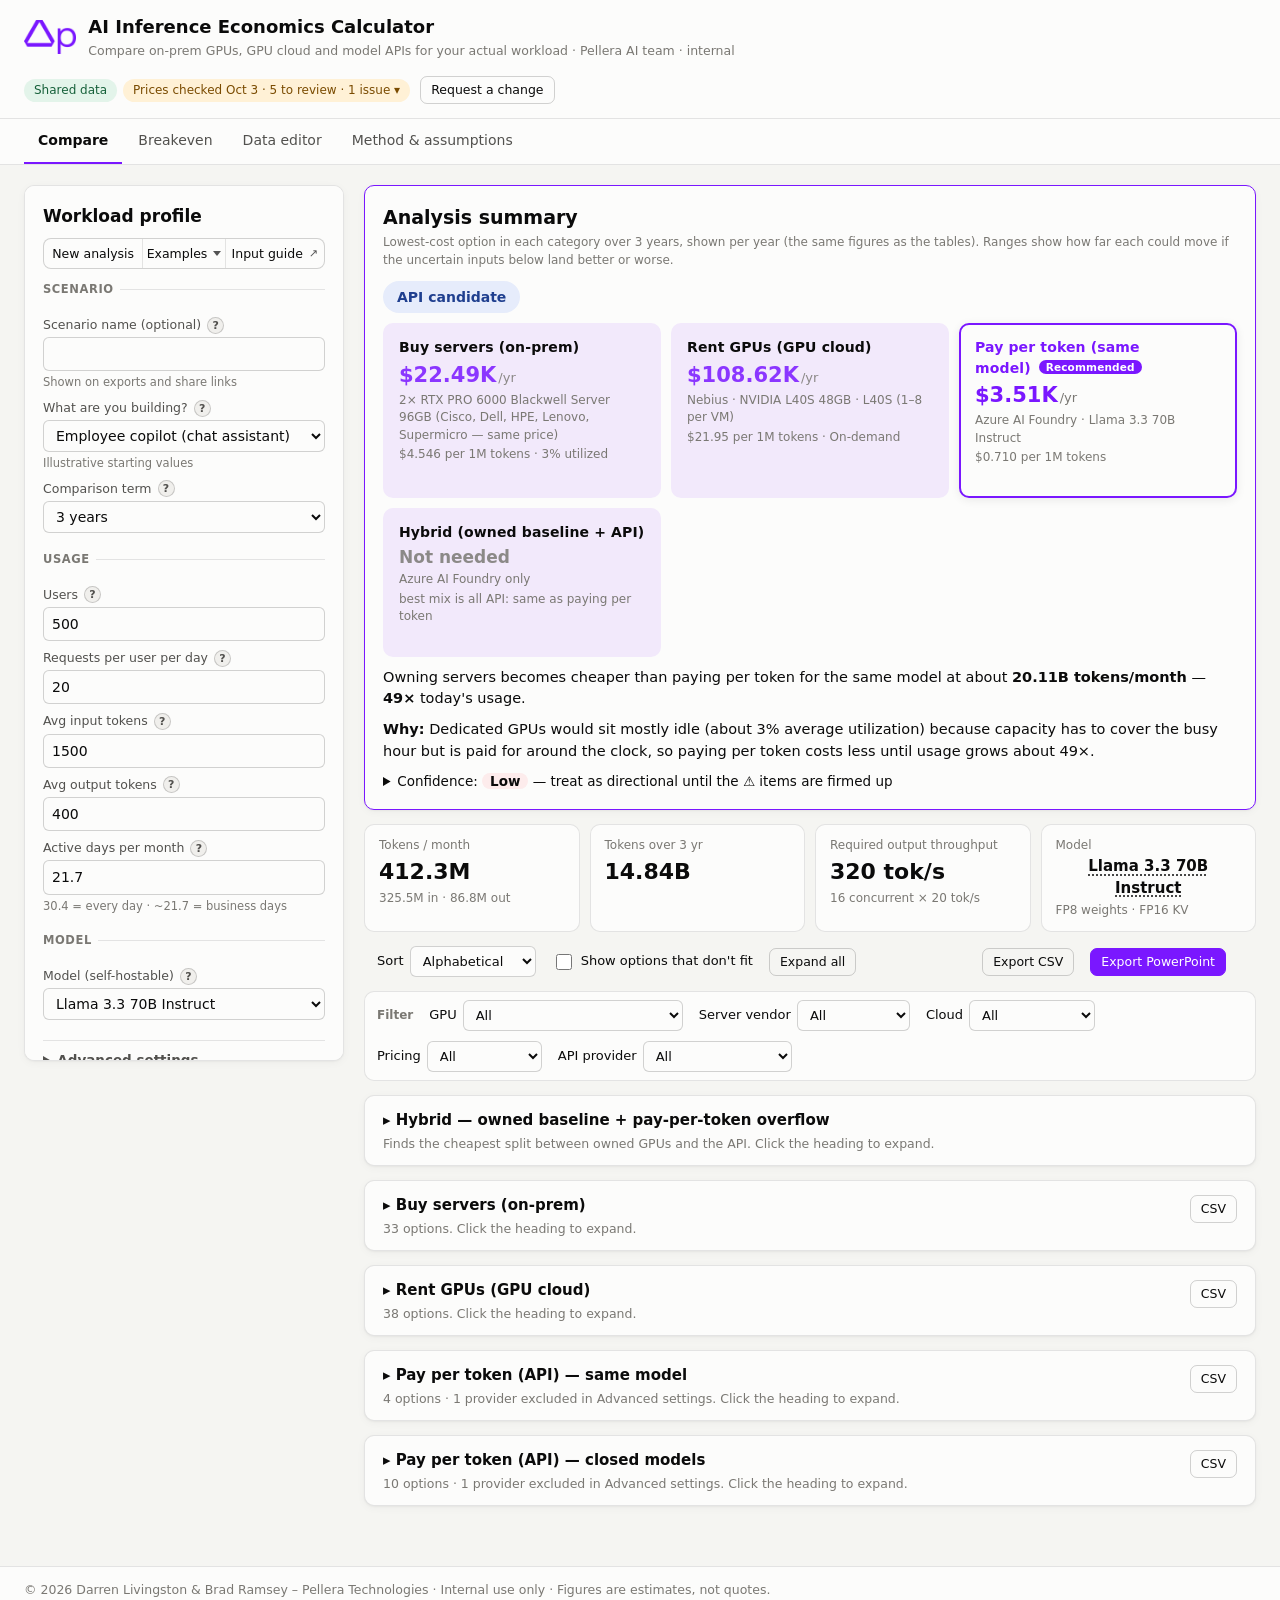
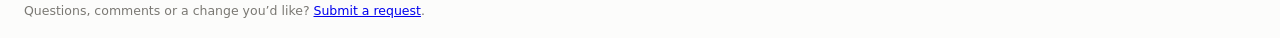
==== commit 37a4ce75: "OpenRouter excluded from API comparisons by default (routed marketplace, no enterprise agreement) Co" ====
--- a/index.html
+++ b/index.html
@@ -5,7 +5,7 @@
   <meta name="viewport" content="width=device-width, initial-scale=1">
   <title>AI Inference Economics Calculator</title>
   <link rel="icon" href="assets/favicon.png">
-  <link rel="stylesheet" href="css/styles.css?v=202610030155">
+  <link rel="stylesheet" href="css/styles.css?v=202610031053">
   <script data-goatcounter="https://pellera-token-calc.goatcounter.com/count" async src="https://gc.zgo.at/count.js"></script>
 </head>
 <body>
@@ -156,26 +156,26 @@
 
   <input type="file" id="file-import" accept=".json,application/json" multiple hidden>
 
-  <script src="js/config.js?v=202610030155"></script>
-  <script src="js/util.js?v=202610030155"></script>
-  <script src="js/data-store.js?v=202610030155"></script>
-  <script src="js/exclusions.js?v=202610030155"></script>
-  <script src="js/workload.js?v=202610030155"></script>
-  <script src="js/engines/onprem.js?v=202610030155"></script>
-  <script src="js/engines/cloud.js?v=202610030155"></script>
-  <script src="js/engines/api.js?v=202610030155"></script>
-  <script src="js/engines/hybrid.js?v=202610030155"></script>
-  <script src="js/summary.js?v=202610030155"></script>
-  <script src="js/breakeven.js?v=202610030155"></script>
-  <script src="js/examples.js?v=202610030155"></script>
-  <script src="js/ui/math.js?v=202610030155"></script>
-  <script src="js/ui/inputs.js?v=202610030155"></script>
-  <script src="js/ui/results.js?v=202610030155"></script>
-  <script src="js/ui/chart.js?v=202610030155"></script>
-  <script src="js/ui/field-help.js?v=202610030155"></script>
-  <script src="js/ui/editor.js?v=202610030155"></script>
-  <script src="js/ui/export.js?v=202610030155"></script>
-  <script src="js/ui/request.js?v=202610030155"></script>
-  <script src="js/main.js?v=202610030155"></script>
+  <script src="js/config.js?v=202610031053"></script>
+  <script src="js/util.js?v=202610031053"></script>
+  <script src="js/data-store.js?v=202610031053"></script>
+  <script src="js/exclusions.js?v=202610031053"></script>
+  <script src="js/workload.js?v=202610031053"></script>
+  <script src="js/engines/onprem.js?v=202610031053"></script>
+  <script src="js/engines/cloud.js?v=202610031053"></script>
+  <script src="js/engines/api.js?v=202610031053"></script>
+  <script src="js/engines/hybrid.js?v=202610031053"></script>
+  <script src="js/summary.js?v=202610031053"></script>
+  <script src="js/breakeven.js?v=202610031053"></script>
+  <script src="js/examples.js?v=202610031053"></script>
+  <script src="js/ui/math.js?v=202610031053"></script>
+  <script src="js/ui/inputs.js?v=202610031053"></script>
+  <script src="js/ui/results.js?v=202610031053"></script>
+  <script src="js/ui/chart.js?v=202610031053"></script>
+  <script src="js/ui/field-help.js?v=202610031053"></script>
+  <script src="js/ui/editor.js?v=202610031053"></script>
+  <script src="js/ui/export.js?v=202610031053"></script>
+  <script src="js/ui/request.js?v=202610031053"></script>
+  <script src="js/main.js?v=202610031053"></script>
 </body>
 </html>
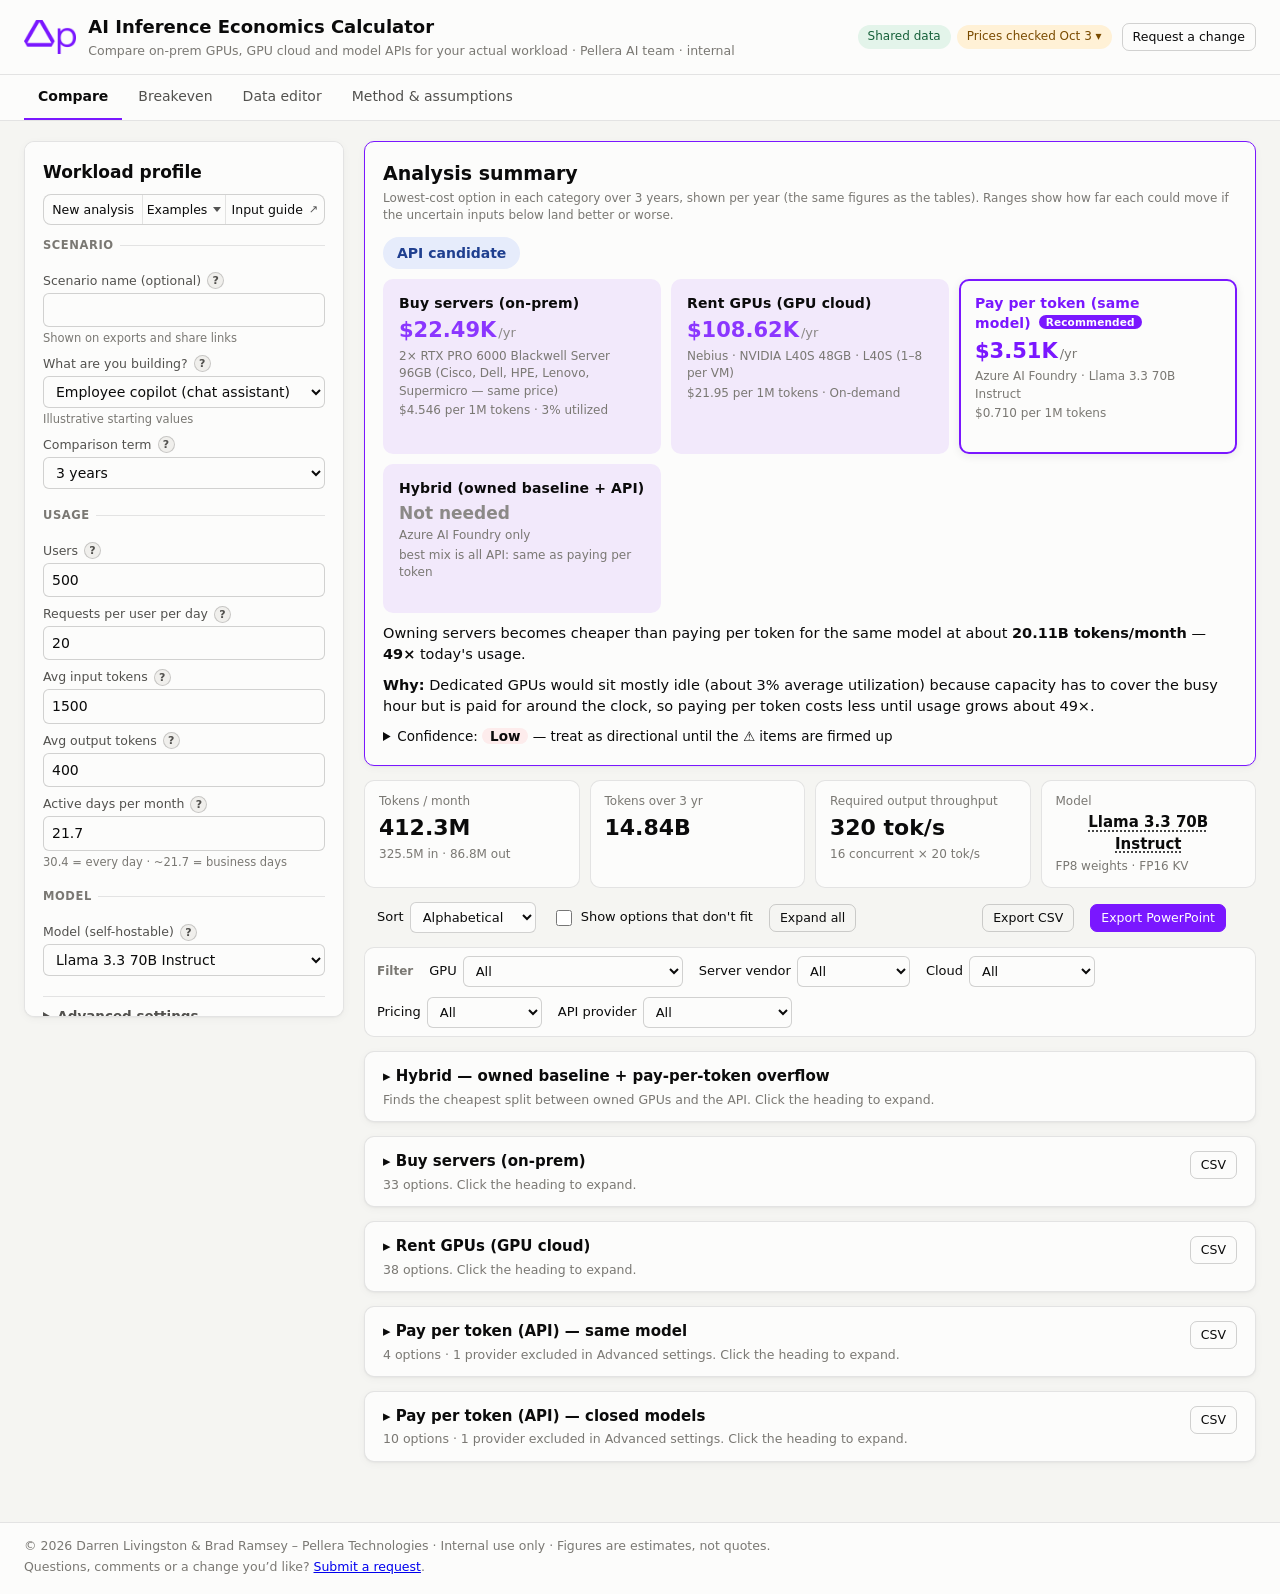
==== commit 14527a39: "Admin console: Benchmarks, Defaults & rules, Versions & backup (restore data, roll back app, known-g" ====
--- a/index.html
+++ b/index.html
@@ -5,7 +5,7 @@
   <meta name="viewport" content="width=device-width, initial-scale=1">
   <title>AI Inference Economics Calculator</title>
   <link rel="icon" href="assets/favicon.png">
-  <link rel="stylesheet" href="css/styles.css?v=202610031053">
+  <link rel="stylesheet" href="css/styles.css?v=202610031406">
   <script data-goatcounter="https://pellera-token-calc.goatcounter.com/count" async src="https://gc.zgo.at/count.js"></script>
 </head>
 <body>
@@ -156,26 +156,26 @@
 
   <input type="file" id="file-import" accept=".json,application/json" multiple hidden>
 
-  <script src="js/config.js?v=202610031053"></script>
-  <script src="js/util.js?v=202610031053"></script>
-  <script src="js/data-store.js?v=202610031053"></script>
-  <script src="js/exclusions.js?v=202610031053"></script>
-  <script src="js/workload.js?v=202610031053"></script>
-  <script src="js/engines/onprem.js?v=202610031053"></script>
-  <script src="js/engines/cloud.js?v=202610031053"></script>
-  <script src="js/engines/api.js?v=202610031053"></script>
-  <script src="js/engines/hybrid.js?v=202610031053"></script>
-  <script src="js/summary.js?v=202610031053"></script>
-  <script src="js/breakeven.js?v=202610031053"></script>
-  <script src="js/examples.js?v=202610031053"></script>
-  <script src="js/ui/math.js?v=202610031053"></script>
-  <script src="js/ui/inputs.js?v=202610031053"></script>
-  <script src="js/ui/results.js?v=202610031053"></script>
-  <script src="js/ui/chart.js?v=202610031053"></script>
-  <script src="js/ui/field-help.js?v=202610031053"></script>
-  <script src="js/ui/editor.js?v=202610031053"></script>
-  <script src="js/ui/export.js?v=202610031053"></script>
-  <script src="js/ui/request.js?v=202610031053"></script>
-  <script src="js/main.js?v=202610031053"></script>
+  <script src="js/config.js?v=202610031406"></script>
+  <script src="js/util.js?v=202610031406"></script>
+  <script src="js/data-store.js?v=202610031406"></script>
+  <script src="js/exclusions.js?v=202610031406"></script>
+  <script src="js/workload.js?v=202610031406"></script>
+  <script src="js/engines/onprem.js?v=202610031406"></script>
+  <script src="js/engines/cloud.js?v=202610031406"></script>
+  <script src="js/engines/api.js?v=202610031406"></script>
+  <script src="js/engines/hybrid.js?v=202610031406"></script>
+  <script src="js/summary.js?v=202610031406"></script>
+  <script src="js/breakeven.js?v=202610031406"></script>
+  <script src="js/examples.js?v=202610031406"></script>
+  <script src="js/ui/math.js?v=202610031406"></script>
+  <script src="js/ui/inputs.js?v=202610031406"></script>
+  <script src="js/ui/results.js?v=202610031406"></script>
+  <script src="js/ui/chart.js?v=202610031406"></script>
+  <script src="js/ui/field-help.js?v=202610031406"></script>
+  <script src="js/ui/editor.js?v=202610031406"></script>
+  <script src="js/ui/export.js?v=202610031406"></script>
+  <script src="js/ui/request.js?v=202610031406"></script>
+  <script src="js/main.js?v=202610031406"></script>
 </body>
 </html>
--- a/css/styles.css
+++ b/css/styles.css
@@ -586,3 +586,5 @@
 .be-chart .win-label { font: 600 12px var(--font, inherit); fill: var(--accent); }
 .swatch.dash { background: none !important; border-top: 3px dashed var(--accent); height: 0; width: 18px; display: inline-block; vertical-align: middle; }
 .be-status { margin: 2px 0 6px; }
+
+.st-quote { background: var(--est-bg); color: var(--est-text); }
